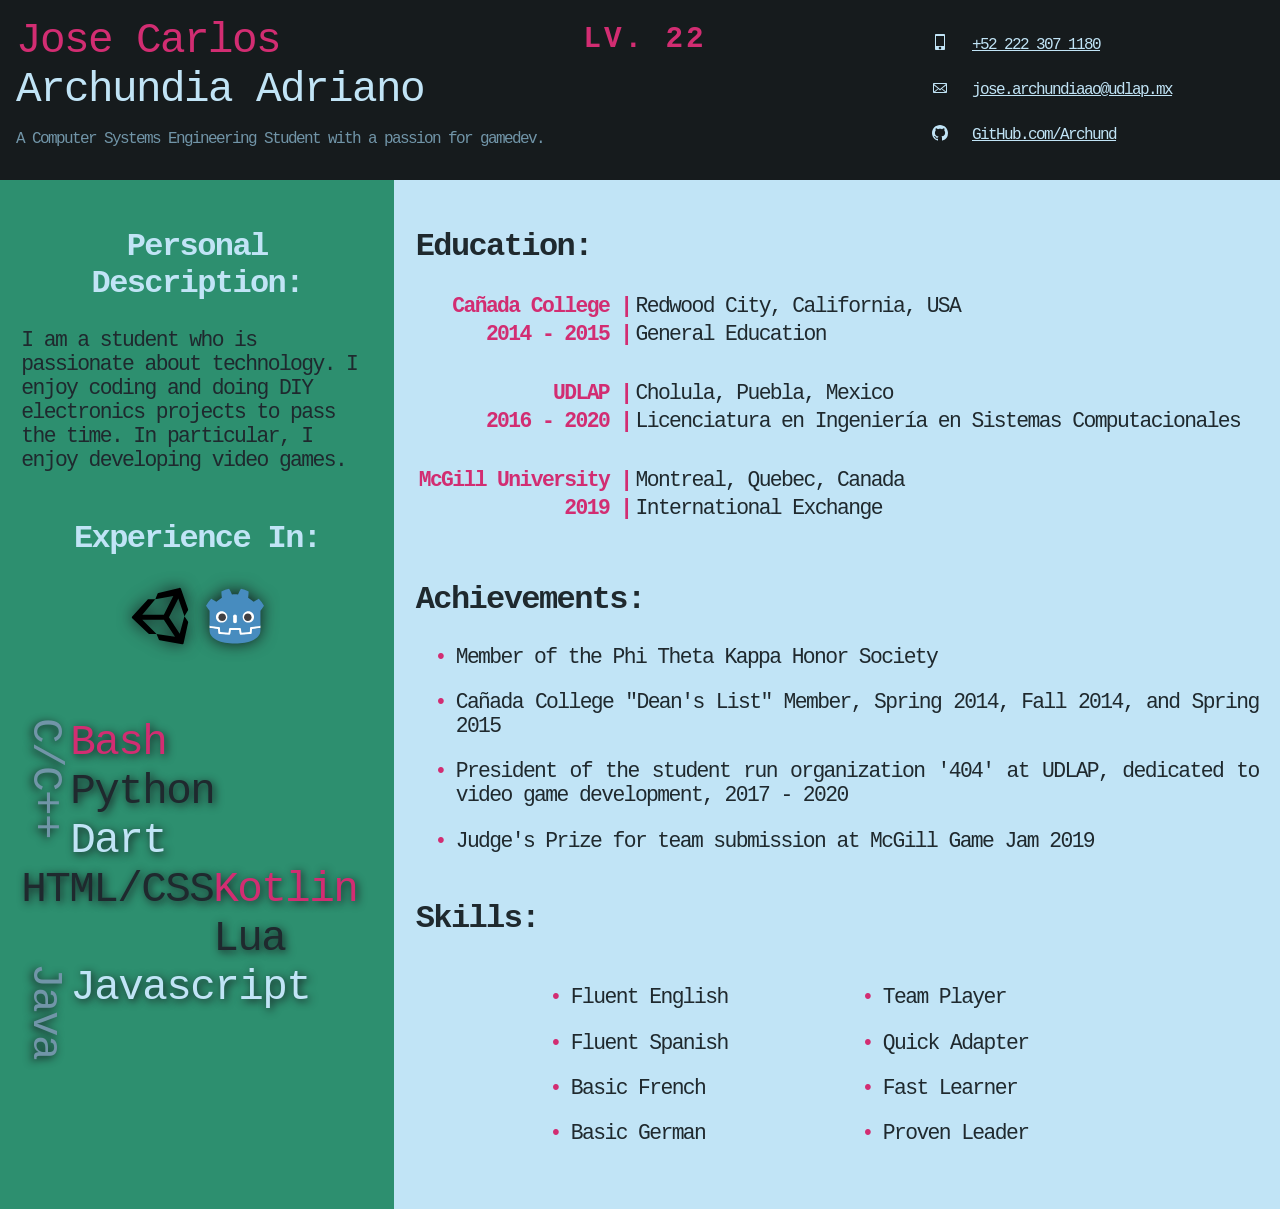
==== cv-english.html @ 3c21bf08 "First commit" ====
<!DOCTYPE html>
<html>
<head>
    <meta charset='utf-8'>
    <title>Jose Carlos Archundia Adriano</title>
    <!-- <meta name='viewport' content='width=device-width, initial-scale=1'> -->
    <link rel='stylesheet' href='assets/cv.css'>
</head>
<body>
    <div id="top-bar">
    
        <div id="info">
            <div>
                <p class="name name-first">Jose Carlos</p>
                <p class="name name-last">Archundia Adriano</p>
                <p class="desc">A Computer Systems Engineering Student with a passion for gamedev.</p>
            </div>
            <p class="rotate-90 level">LV. 22</p>
        </div>
    

        

        <div id="contact-info">
        <table>
            <tr>
                <td>
                    <svg xmlns="http://www.w3.org/2000/svg" viewBox="0 0 10 16" width="16" height="16">
                        <path fill-rule="evenodd"
                            d="M9 0H1C.45 0 0 .45 0 1v14c0 .55.45 1 1 1h8c.55 0 1-.45 1-1V1c0-.55-.45-1-1-1zM5 15.3c-.72 0-1.3-.58-1.3-1.3 0-.72.58-1.3 1.3-1.3.72 0 1.3.58 1.3 1.3 0 .72-.58 1.3-1.3 1.3zM9 12H1V2h8v10z">
                        </path>
                    </svg>
                </td>
                <td>
                    <a href="tel:+52 222 307 1180">+52 222 307 1180</a>
                </td>
            </tr>
            <tr>
                <td>
                    <svg xmlns="http://www.w3.org/2000/svg" viewBox="0 0 14 16" width="16" height="16">
                        <path fill-rule="evenodd"
                            d="M0 4v8c0 .55.45 1 1 1h12c.55 0 1-.45 1-1V4c0-.55-.45-1-1-1H1c-.55 0-1 .45-1 1zm13 0L7 9 1 4h12zM1 5.5l4 3-4 3v-6zM2 12l3.5-3L7 10.5 8.5 9l3.5 3H2zm11-.5l-4-3 4-3v6z">
                        </path>
                    </svg>
                </td>
                <td>
                    <a href="mailto: jose.archundiaao@udlap.mx">jose.archundiaao@udlap.mx</a>
                </td>
            </tr>
            <tr>
                <td>
                    <svg xmlns="http://www.w3.org/2000/svg" viewBox="0 0 16 16" width="16" height="16">
                        <path fill-rule="evenodd"
                        d="M8 0C3.58 0 0 3.58 0 8c0 3.54 2.29 6.53 5.47 7.59.4.07.55-.17.55-.38 0-.19-.01-.82-.01-1.49-2.01.37-2.53-.49-2.69-.94-.09-.23-.48-.94-.82-1.13-.28-.15-.68-.52-.01-.53.63-.01 1.08.58 1.23.82.72 1.21 1.87.87 2.33.66.07-.52.28-.87.51-1.07-1.78-.2-3.64-.89-3.64-3.95 0-.87.31-1.59.82-2.15-.08-.2-.36-1.02.08-2.12 0 0 .67-.21 2.2.82.64-.18 1.32-.27 2-.27.68 0 1.36.09 2 .27 1.53-1.04 2.2-.82 2.2-.82.44 1.1.16 1.92.08 2.12.51.56.82 1.27.82 2.15 0 3.07-1.87 3.75-3.65 3.95.29.25.54.73.54 1.48 0 1.07-.01 1.93-.01 2.2 0 .21.15.46.55.38A8.013 8.013 0 0016 8c0-4.42-3.58-8-8-8z">
                        </path>
                    </svg>
                </td>
                <td>
                    <a href="https://www.github.com/Archund">GitHub.com/Archund</a>
                </td>
            </tr>
        </table>
        </div>  

    </div>

    <div id="content">
        <div id="left-panel">
            <div id="description">
                <h2 class="section-header">Personal Description:</h2>
                <p>I am a student who is
                passionate about technology.
                I enjoy coding and doing DIY
                electronics projects to pass
                the time. In particular, I
                enjoy developing video games.</p>
            </div>
            <div id="gamedev">
                <h2 class="section-header">Experience In:</h2>
                <ul>
                    <li><img src="assets/unity_icon.svg" alt="Unity" width="64" height="64"></li>
                    <li><img src="assets/godot_icon.svg" alt="Godot" width="64" height="64"></li>
                </ul>
            </div>
            <div id="word-cloud">
                <p class="c">C/C++</p>
                <div>
                    <p class="b">Bash</p>
                    <p class="a">Python</p>
                    <p class="d">Dart</p>
                </div>
                <p class="a">HTML/CSS</p>
                <div>
                    <p class="b">Kotlin</p>
                    <p class="a">Lua</p>
                </div>
                <p class="c">Java</p>
                <p class="d">Javascript</p>

            </div>
        </div>
    
        <div id="main-bar">
            <div id="education">
                <h2 class="section-header">Education:</h2>
                <table>
                    <tr>
                        <td class="highlight">Cañada College |</td>
                        <td>Redwood City, California, USA</td>
                    </tr>
                    <tr>
                        <td>2014 - 2015 |</td>
                        <td>General Education</td>
                    </tr>
                    <tr>
                        <td class="highlight">UDLAP |</td>
                        <td>Cholula, Puebla, Mexico</td>
                    </tr>
                    <tr>
                        <td>2016 - 2020 |</td>
                        <td>Licenciatura en Ingeniería en Sistemas Computacionales</td>
                    </tr>
                    <tr>
                        <td class="highlight">McGill University |</td>
                        <td>Montreal, Quebec, Canada</td>
                    </tr>
                    <tr>
                        <td>2019 |</td>
                        <td>International Exchange</td>
                    </tr>
                </table>
            </div>

            <div id="achievements">
                <h2 class="section-header">Achievements:</h2>
                <ul>
                    <li>Member of the Phi Theta Kappa Honor Society</li>
                    <li>Cañada College "Dean's List" Member, Spring 2014, Fall 2014,  and Spring 2015</li>
                    <li>President of the student run organization '404' at UDLAP, dedicated to video game development, 2017 - 2020</li>
                    <li>Judge's Prize for team submission at McGill Game Jam 2019</li>
                </ul>
            </div>

            <div>
                <h2 class="section-header">Skills:
                </h2>

                <div id="skills">
                                    <div>
                                        <ul>
                                            <li>Fluent English</li>
                                            <li>Fluent Spanish</li>
                                            <li>Basic French</li>
                                            <li>Basic German</li>
                                        </ul>
                                    </div>
                                    <ul>
                                        <li>Team Player</li>
                                        <li>Quick Adapter</li>
                                        <li>Fast Learner</li>
                                        <li>Proven Leader</li>
                                    </ul>
                                    <div>
                </div>

                </div>
            </div>
        </div>
    </div>
</body>
</html>
---- assets/cv.css ----
@import url("color.css");

/* -- GENERAL -- */

body {
    margin: 0;

    /* display: flex;
    flex-flow: column; */

    font-family: "Borg Sans Mono", monospace;
    letter-spacing: -0.1em;
    text-align: justify;
}

/* -- HEADER -- */

div#top-bar {
    display: flex;
    height: 20%;
    padding: 1em;
    background: var(--color0);
}

/* Info -- */

div#info {
    width: 66%;
    display: flex;
    flex-flow: row;
}

p.name {
    font-size: 32pt;
    margin: 0;
}
p.name-first {
    color: var(--color8);
}
p.name-last {
    color: var(--color6);
}

p.level {
    font-size: 22pt;
    font-weight: bolder;
    letter-spacing: 0.1em;
    color: var(--color8);
    margin: .25em;
    text-align: center;
}

p.desc {
    color: var(--color4);
    padding: 0 2em 0 0;
}

/* Contact  Info-- */

div#contact-info {
    /* width: 33%; */
    margin: auto;
}
div#contact-info a {
    color: var(--color6);
}
div#contact-info td {
    /* margin: em; */
    padding: 0.7em;
}
div#contact-info svg {
    fill: var(--color6);
}


/* -- CONTENT -- */

div#content {
    display: flex;
    height: auto;

    background: var(--color6);
    color: var(--color1);
    font-size: 16pt;
}

/* Side Bar -- */

div#left-panel {
    display: flex;
    flex-flow: column;
    width: 40%;
    padding: 1em;

    background-color: var(--colorC);

    text-align: center;
}

div#left-panel .section-header {
    color: var(--color6);
}
div#left-panel p{
    text-align: start;
}

div#left-panel ul {
    padding: 0;
    list-style: none;
}

div#gamedev li {
    display: inline;
}
div#gamedev img {
    -webkit-filter: drop-shadow(0px 0px 8px var(--color0));
    filter: drop-shadow(0px 0px 8px var(--color0));
}

div#word-cloud {
    margin-top: 1em;
    /* display: contents; */
    display: flex;
    flex-flow: wrap;
    font-size: 32pt;
    text-shadow: 2px 2px 8px var(--color0);
}
div#word-cloud p{
    margin: 0;
}
p.a {
    color: var(--color1);
    writing-mode: horizontal-tb;
}
p.b {
    color: var(--color8);
    writing-mode: horizontal-tb;
}
p.c {
    color: var(--color4);
    writing-mode: vertical-lr;
}
p.d {
    color: var(--color6);
    writing-mode: horizontal-tb;
}


/* Main Content -- */

div#main-bar {
    display:flex;
    flex-flow: column;
    padding: 1em;
}

div#main-bar table {
    /* margin: 0 auto 1em 0; */
    width: auto;
    text-align: start;
}
div#main-bar tr:nth-child(2n) td {
    padding-bottom: 1.5em;
}
div#main-bar td:nth-child(1) {  
    vertical-align: top;
    text-align: end;
    white-space: nowrap;
    color: var(--color8);
    font-weight: bolder;
}

div#main-bar ul {
    list-style: none;
}
div#main-bar li {
    margin-bottom: 1em;
}
div#main-bar li::before {
    content: "\2022"; /* Bullet point */
    display: inline-block;
    width: 1em;
    margin-left: -1em;

    color: var(--color8);
}

div#skills {
    display: flex;
    flex-flow: row;
    margin: 0 auto;
}
div#skills div {
    margin: 0 auto;
}


/* -- OTHER -- */
.rotate-90 {
    /* position: absolute;
    transform: rotate(-90deg) translateX(100%) translateY(1400%);
    transform: rotate(-90deg) translateY(20em);
    transform-origin: 00% 00%; */
    writing-mode: sideways-lr;
}
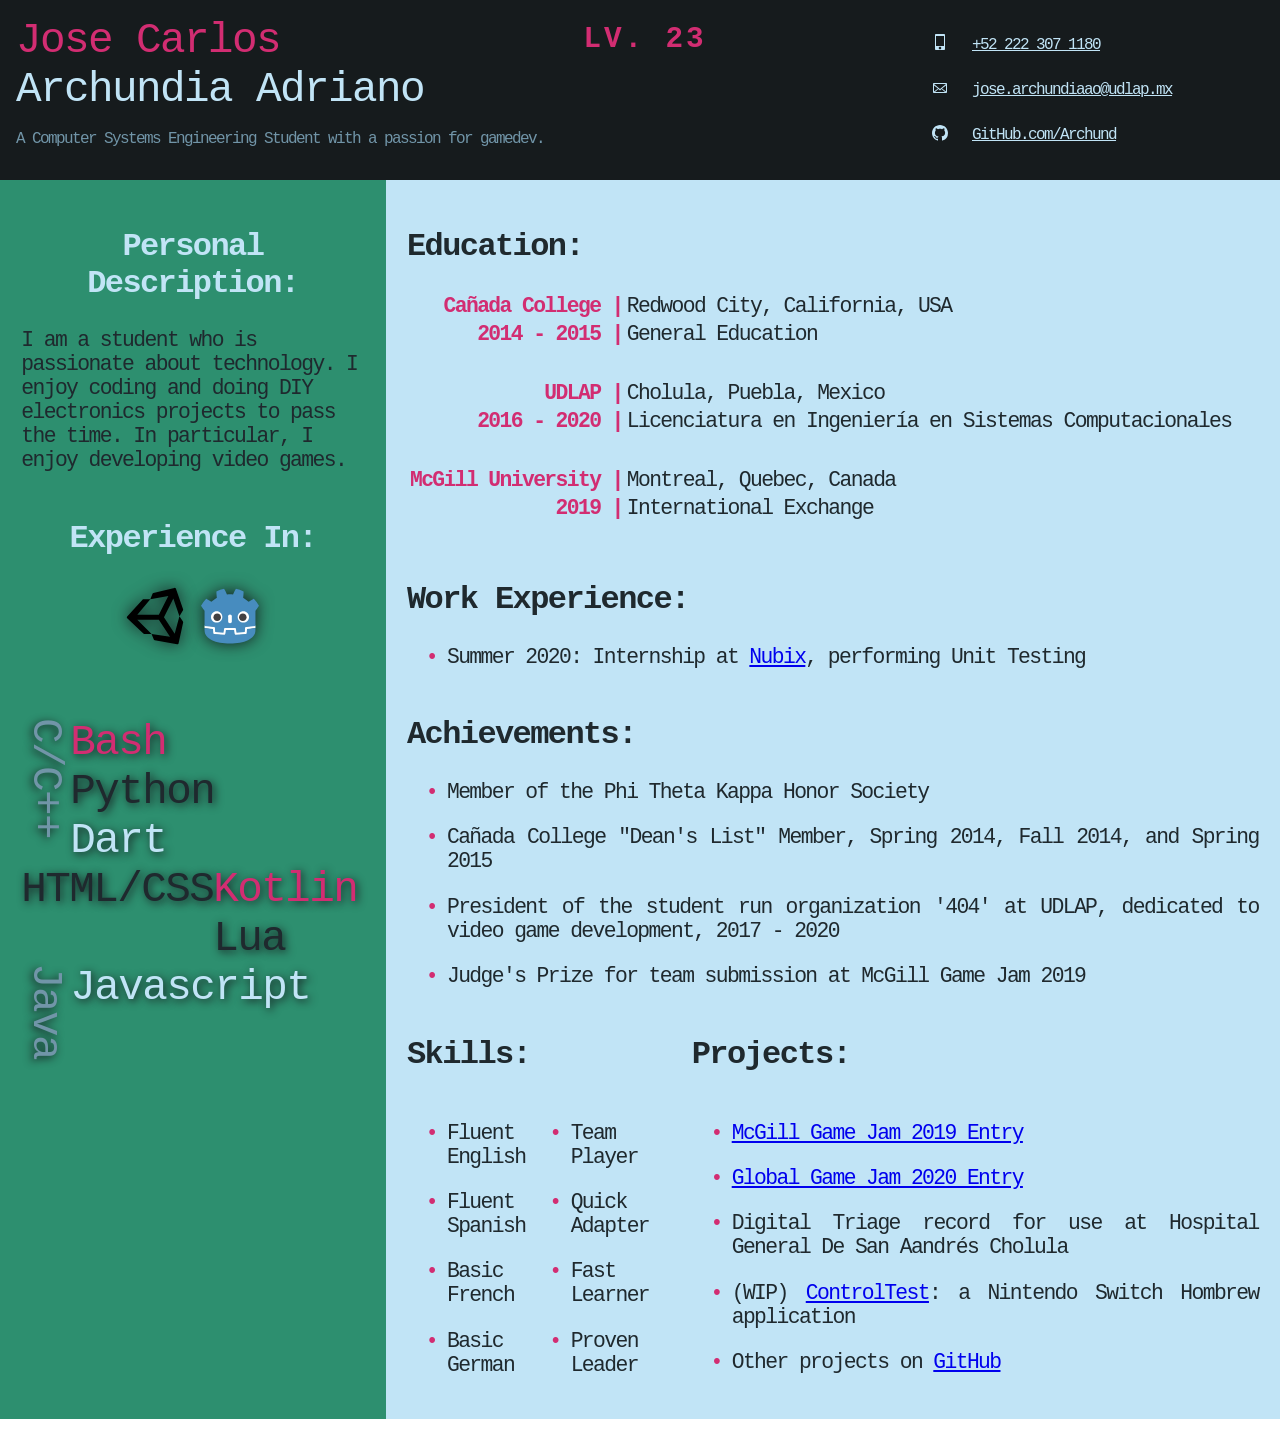
==== commit 4a7c1035: "Updated Resume" ====
--- a/cv-english.html
+++ b/cv-english.html
@@ -1,66 +1,68 @@
 <!DOCTYPE html>
 <html>
+
 <head>
     <meta charset='utf-8'>
     <title>Jose Carlos Archundia Adriano</title>
     <!-- <meta name='viewport' content='width=device-width, initial-scale=1'> -->
     <link rel='stylesheet' href='assets/cv.css'>
 </head>
+
 <body>
     <div id="top-bar">
-    
+
         <div id="info">
             <div>
                 <p class="name name-first">Jose Carlos</p>
                 <p class="name name-last">Archundia Adriano</p>
                 <p class="desc">A Computer Systems Engineering Student with a passion for gamedev.</p>
             </div>
-            <p class="rotate-90 level">LV. 22</p>
-        </div>
-    
-
-        
+            <p class="rotate-90 level">LV. 23</p>
+        </div>
+
+
+
 
         <div id="contact-info">
-        <table>
-            <tr>
-                <td>
-                    <svg xmlns="http://www.w3.org/2000/svg" viewBox="0 0 10 16" width="16" height="16">
-                        <path fill-rule="evenodd"
-                            d="M9 0H1C.45 0 0 .45 0 1v14c0 .55.45 1 1 1h8c.55 0 1-.45 1-1V1c0-.55-.45-1-1-1zM5 15.3c-.72 0-1.3-.58-1.3-1.3 0-.72.58-1.3 1.3-1.3.72 0 1.3.58 1.3 1.3 0 .72-.58 1.3-1.3 1.3zM9 12H1V2h8v10z">
-                        </path>
-                    </svg>
-                </td>
-                <td>
-                    <a href="tel:+52 222 307 1180">+52 222 307 1180</a>
-                </td>
-            </tr>
-            <tr>
-                <td>
-                    <svg xmlns="http://www.w3.org/2000/svg" viewBox="0 0 14 16" width="16" height="16">
-                        <path fill-rule="evenodd"
-                            d="M0 4v8c0 .55.45 1 1 1h12c.55 0 1-.45 1-1V4c0-.55-.45-1-1-1H1c-.55 0-1 .45-1 1zm13 0L7 9 1 4h12zM1 5.5l4 3-4 3v-6zM2 12l3.5-3L7 10.5 8.5 9l3.5 3H2zm11-.5l-4-3 4-3v6z">
-                        </path>
-                    </svg>
-                </td>
-                <td>
-                    <a href="mailto: jose.archundiaao@udlap.mx">jose.archundiaao@udlap.mx</a>
-                </td>
-            </tr>
-            <tr>
-                <td>
-                    <svg xmlns="http://www.w3.org/2000/svg" viewBox="0 0 16 16" width="16" height="16">
-                        <path fill-rule="evenodd"
-                        d="M8 0C3.58 0 0 3.58 0 8c0 3.54 2.29 6.53 5.47 7.59.4.07.55-.17.55-.38 0-.19-.01-.82-.01-1.49-2.01.37-2.53-.49-2.69-.94-.09-.23-.48-.94-.82-1.13-.28-.15-.68-.52-.01-.53.63-.01 1.08.58 1.23.82.72 1.21 1.87.87 2.33.66.07-.52.28-.87.51-1.07-1.78-.2-3.64-.89-3.64-3.95 0-.87.31-1.59.82-2.15-.08-.2-.36-1.02.08-2.12 0 0 .67-.21 2.2.82.64-.18 1.32-.27 2-.27.68 0 1.36.09 2 .27 1.53-1.04 2.2-.82 2.2-.82.44 1.1.16 1.92.08 2.12.51.56.82 1.27.82 2.15 0 3.07-1.87 3.75-3.65 3.95.29.25.54.73.54 1.48 0 1.07-.01 1.93-.01 2.2 0 .21.15.46.55.38A8.013 8.013 0 0016 8c0-4.42-3.58-8-8-8z">
-                        </path>
-                    </svg>
-                </td>
-                <td>
-                    <a href="https://www.github.com/Archund">GitHub.com/Archund</a>
-                </td>
-            </tr>
-        </table>
-        </div>  
+            <table>
+                <tr>
+                    <td>
+                        <svg xmlns="http://www.w3.org/2000/svg" viewBox="0 0 10 16" width="16" height="16">
+                            <path fill-rule="evenodd"
+                                d="M9 0H1C.45 0 0 .45 0 1v14c0 .55.45 1 1 1h8c.55 0 1-.45 1-1V1c0-.55-.45-1-1-1zM5 15.3c-.72 0-1.3-.58-1.3-1.3 0-.72.58-1.3 1.3-1.3.72 0 1.3.58 1.3 1.3 0 .72-.58 1.3-1.3 1.3zM9 12H1V2h8v10z">
+                            </path>
+                        </svg>
+                    </td>
+                    <td>
+                        <a href="tel:+52 222 307 1180">+52 222 307 1180</a>
+                    </td>
+                </tr>
+                <tr>
+                    <td>
+                        <svg xmlns="http://www.w3.org/2000/svg" viewBox="0 0 14 16" width="16" height="16">
+                            <path fill-rule="evenodd"
+                                d="M0 4v8c0 .55.45 1 1 1h12c.55 0 1-.45 1-1V4c0-.55-.45-1-1-1H1c-.55 0-1 .45-1 1zm13 0L7 9 1 4h12zM1 5.5l4 3-4 3v-6zM2 12l3.5-3L7 10.5 8.5 9l3.5 3H2zm11-.5l-4-3 4-3v6z">
+                            </path>
+                        </svg>
+                    </td>
+                    <td>
+                        <a href="mailto: jose.archundiaao@udlap.mx">jose.archundiaao@udlap.mx</a>
+                    </td>
+                </tr>
+                <tr>
+                    <td>
+                        <svg xmlns="http://www.w3.org/2000/svg" viewBox="0 0 16 16" width="16" height="16">
+                            <path fill-rule="evenodd"
+                                d="M8 0C3.58 0 0 3.58 0 8c0 3.54 2.29 6.53 5.47 7.59.4.07.55-.17.55-.38 0-.19-.01-.82-.01-1.49-2.01.37-2.53-.49-2.69-.94-.09-.23-.48-.94-.82-1.13-.28-.15-.68-.52-.01-.53.63-.01 1.08.58 1.23.82.72 1.21 1.87.87 2.33.66.07-.52.28-.87.51-1.07-1.78-.2-3.64-.89-3.64-3.95 0-.87.31-1.59.82-2.15-.08-.2-.36-1.02.08-2.12 0 0 .67-.21 2.2.82.64-.18 1.32-.27 2-.27.68 0 1.36.09 2 .27 1.53-1.04 2.2-.82 2.2-.82.44 1.1.16 1.92.08 2.12.51.56.82 1.27.82 2.15 0 3.07-1.87 3.75-3.65 3.95.29.25.54.73.54 1.48 0 1.07-.01 1.93-.01 2.2 0 .21.15.46.55.38A8.013 8.013 0 0016 8c0-4.42-3.58-8-8-8z">
+                            </path>
+                        </svg>
+                    </td>
+                    <td>
+                        <a href="https://www.github.com/Archund">GitHub.com/Archund</a>
+                    </td>
+                </tr>
+            </table>
+        </div>
 
     </div>
 
@@ -69,11 +71,11 @@
             <div id="description">
                 <h2 class="section-header">Personal Description:</h2>
                 <p>I am a student who is
-                passionate about technology.
-                I enjoy coding and doing DIY
-                electronics projects to pass
-                the time. In particular, I
-                enjoy developing video games.</p>
+                    passionate about technology.
+                    I enjoy coding and doing DIY
+                    electronics projects to pass
+                    the time. In particular, I
+                    enjoy developing video games.</p>
             </div>
             <div id="gamedev">
                 <h2 class="section-header">Experience In:</h2>
@@ -99,7 +101,7 @@
 
             </div>
         </div>
-    
+
         <div id="main-bar">
             <div id="education">
                 <h2 class="section-header">Education:</h2>
@@ -131,41 +133,78 @@
                 </table>
             </div>
 
+            <div>
+                <h2 class="section-header">Work Experience:
+                </h2>
+            
+                <div id="work">
+                    <div>
+                        <ul>
+                            <li>Summer 2020: Internship at <a href="https://nubix.cloud/">Nubix</a>, performing Unit Testing</li>
+                        </ul>
+                    </div>
+            
+                </div>
+            </div>
+
             <div id="achievements">
                 <h2 class="section-header">Achievements:</h2>
                 <ul>
                     <li>Member of the Phi Theta Kappa Honor Society</li>
-                    <li>Cañada College "Dean's List" Member, Spring 2014, Fall 2014,  and Spring 2015</li>
-                    <li>President of the student run organization '404' at UDLAP, dedicated to video game development, 2017 - 2020</li>
+                    <li>Cañada College "Dean's List" Member, Spring 2014, Fall 2014, and Spring 2015</li>
+                    <li>President of the student run organization '404' at UDLAP, dedicated to video game development,
+                        2017 - 2020</li>
                     <li>Judge's Prize for team submission at McGill Game Jam 2019</li>
                 </ul>
             </div>
-
-            <div>
-                <h2 class="section-header">Skills:
-                </h2>
-
-                <div id="skills">
-                                    <div>
-                                        <ul>
-                                            <li>Fluent English</li>
-                                            <li>Fluent Spanish</li>
-                                            <li>Basic French</li>
-                                            <li>Basic German</li>
-                                        </ul>
-                                    </div>
-                                    <ul>
-                                        <li>Team Player</li>
-                                        <li>Quick Adapter</li>
-                                        <li>Fast Learner</li>
-                                        <li>Proven Leader</li>
-                                    </ul>
-                                    <div>
-                </div>
-
-                </div>
-            </div>
+            <!-- aaaaaaaaaaaaaaaaaa -->
+            <div style="display: flex;">
+                <div>
+                    <h2 class="section-header">Skills:
+                    </h2>
+
+                    <div id="skills" style="padding-right: 2em">
+                        <div>
+                            <ul>
+                                <li>Fluent English</li>
+                                <li>Fluent Spanish</li>
+                                <li>Basic French</li>
+                                <li>Basic German</li>
+                            </ul>
+                        </div>
+
+                        <div>
+                        <ul>
+                            <li>Team Player</li>
+                            <li>Quick Adapter</li>
+                            <li>Fast Learner</li>
+                            <li>Proven Leader</li>
+                        </ul>
+                        </div>
+
+                    </div>
+                </div>
+                <div>
+                    <h2 class="section-header">Projects:
+                    </h2>
+
+                    <div id="skills">
+                        <div>
+                            <ul>
+                                <li><a href="https://itch.io/jam/mcgame-jam-2019/rate/392140">McGill Game Jam 2019 Entry</a></li>
+                                <li><a href="https://globalgamejam.org/2020/games/repair-7-0">Global Game Jam 2020 Entry</a></li>
+                                <li>Digital Triage record for use at Hospital General De San Aandrés Cholula</li>
+                                <li>(WIP) <a href="https://github.com/Archund/ControlTest">ControlTest</a>: a Nintendo Switch Hombrew application</li>
+                                <li>Other projects on <a href="https://github.com/Archund/ControlTest">GitHub</a></li>
+                            </ul>
+                        </div>
+
+                    </div>
+                </div>
+            </div>
+            <!-- aaaaaaa -->
         </div>
     </div>
 </body>
+
 </html>
